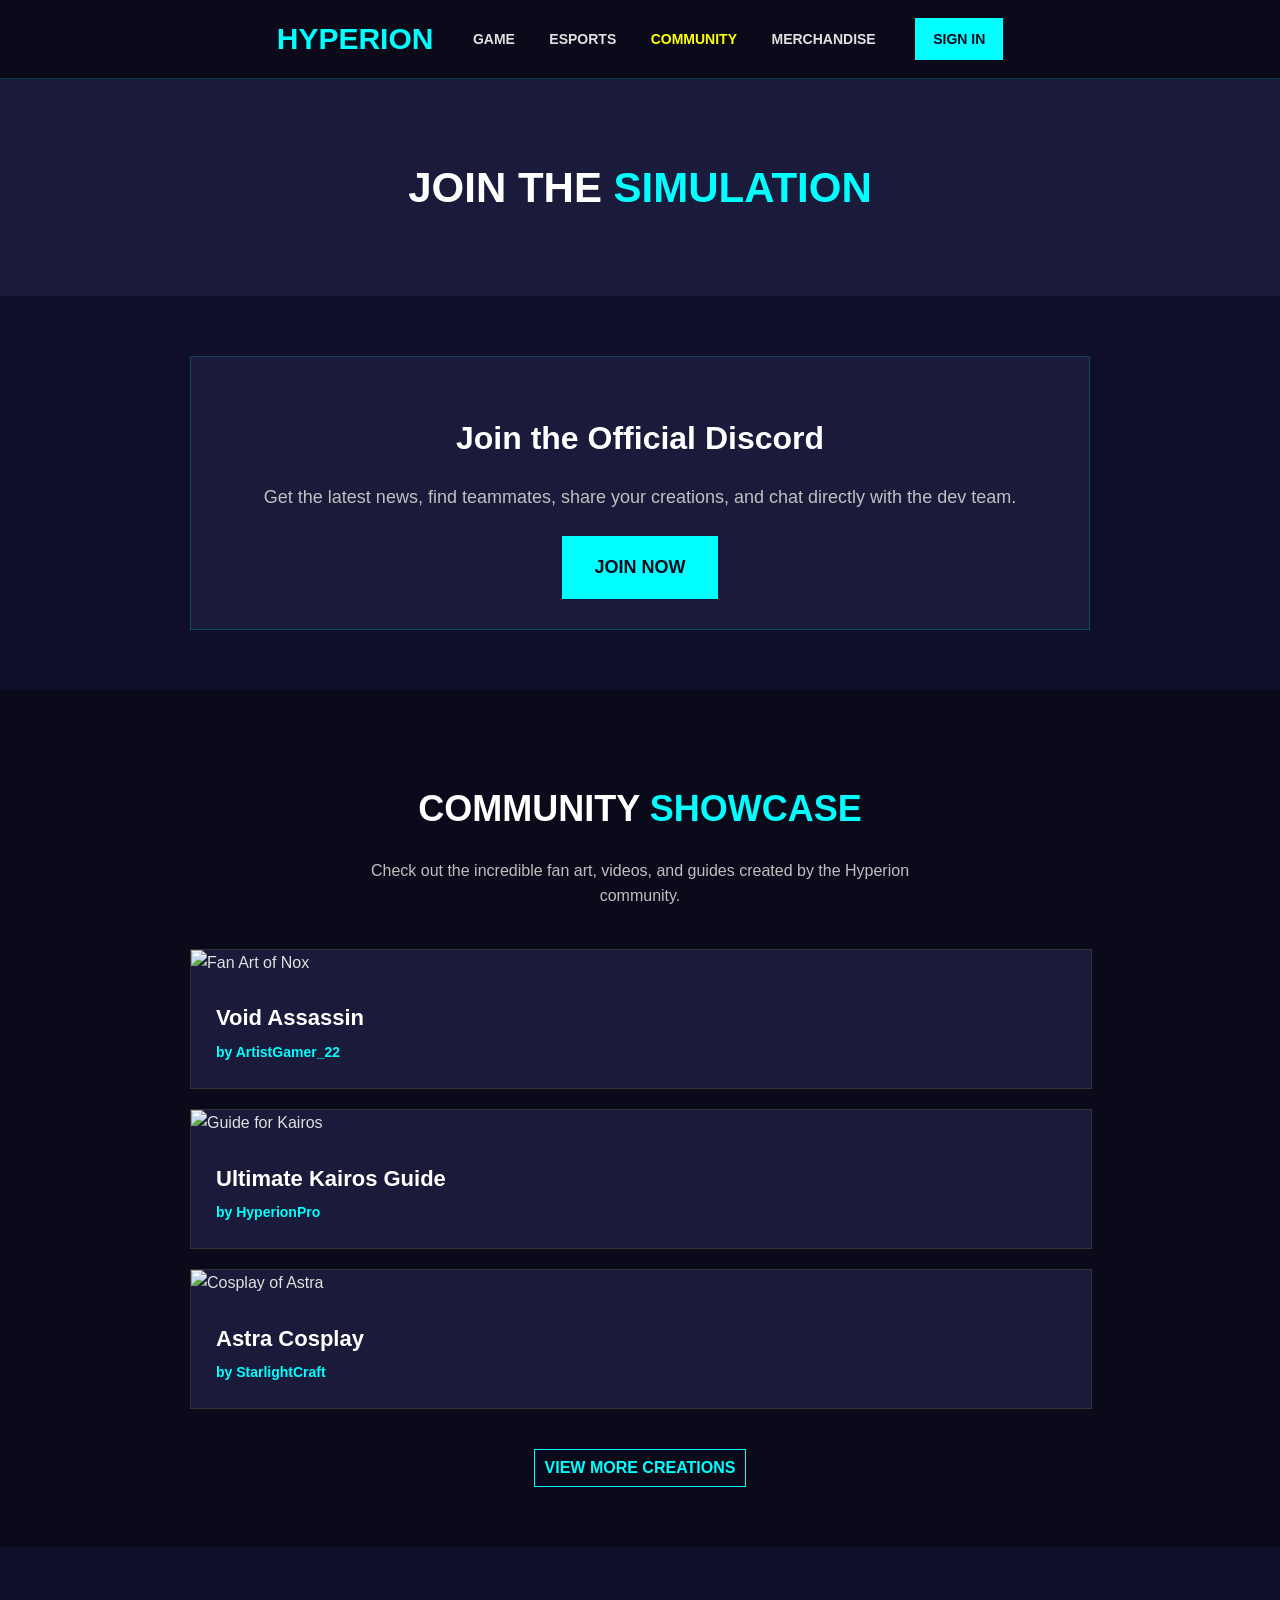
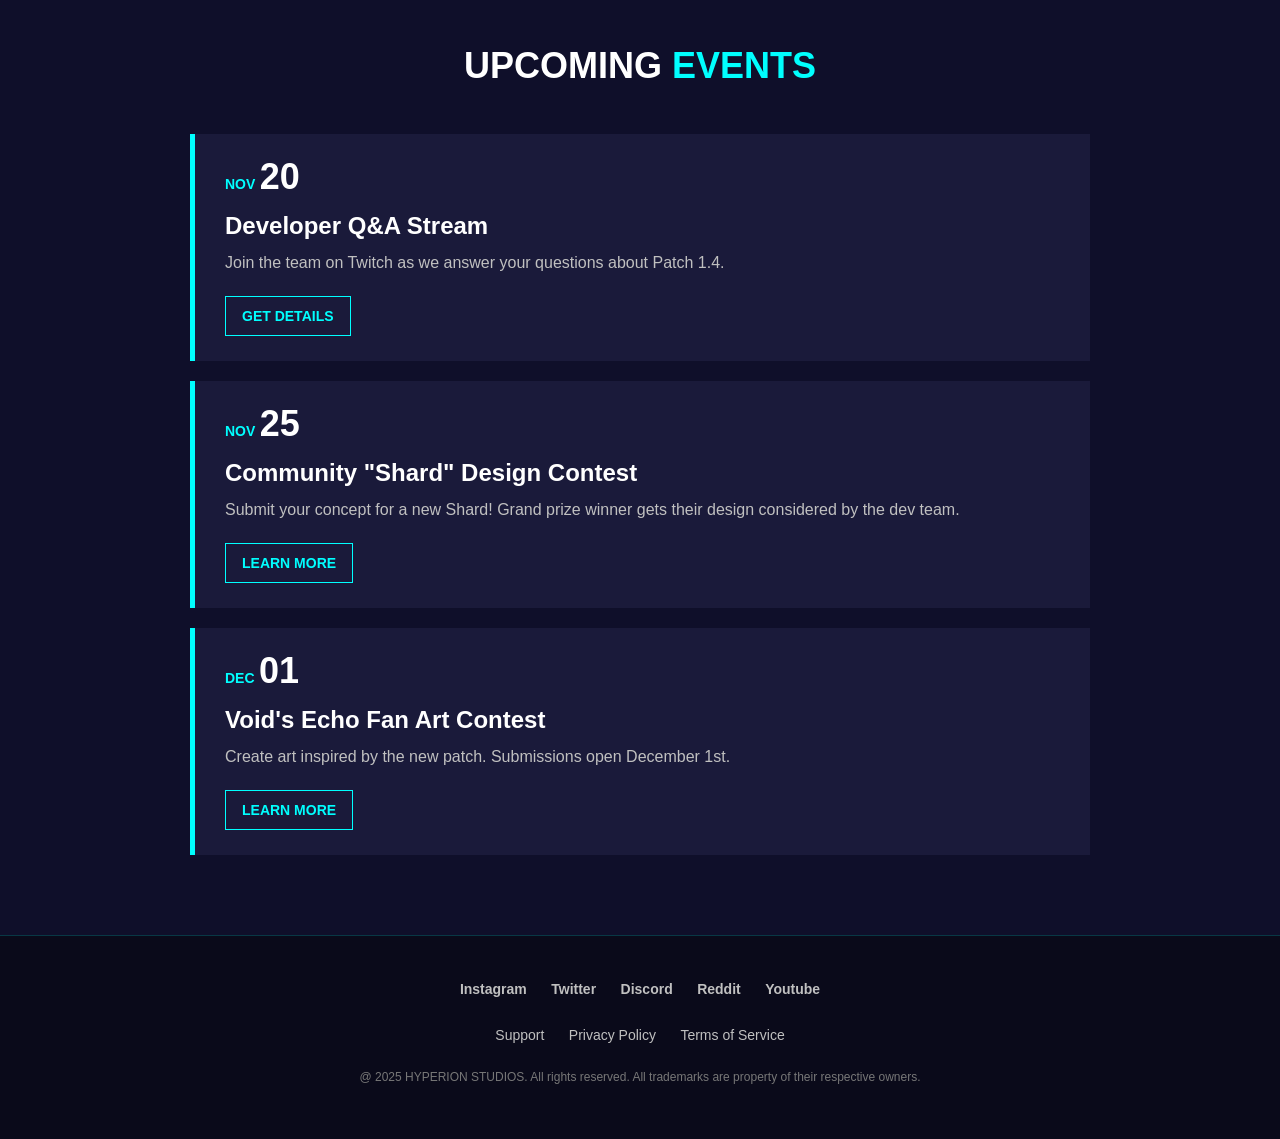
==== Community.html @ be143888 "Add files via upload" ====
<!DOCTYPE html>
<html lang="en">

<head>
    <meta charset="UTF-8">
    <meta name="viewport" content="width=device-width, initial-scale=1.0">
    <title>Community | HYPERION</title>

    <style>
        body {
            font-family: papyrus, sans-serif;
            background-color: #0a0a1a;
            color: #e0e0e0;
            line-height: 1.6;
            margin: 0;
            padding: 0;
        }

        .container {
            max-width: 900px;
            margin: 0 auto;
            padding: 0 15px;
        }

    
        header {
            background-color: #0a0a1a;
            border-bottom: 1px solid #00ffff30;
            padding: 15px 0;
            text-align: center;
        }

        .logo {
            font-size: 30px;
            font-weight: 900;
            font-family: Arial, Helvetica, sans-serif;
            color: cyan;
            text-decoration: none;
            display: inline-block;
            vertical-align: middle;
            margin-bottom: 0;
            margin-right: 20px;
        }

        .logo span {
            color: #00ffff;
        }

        nav {
            display: inline-block;
            vertical-align: middle;
        }

        .nav-links {
            list-style: none;
            margin: 0;
            padding: 0;
            text-align: center;
        }

        .nav-links li {
            display: inline-block;
            margin: 0 15px;
        }

        .nav-links a {
            text-transform: uppercase;
            font-size: 14px;
            font-weight: bold;
            color: #e0e0e0;
            text-decoration: none;
        }
        
        .nav-links a.active {
            color: yellow;
        }
        
        .header-signin {
            display: inline-block;
            vertical-align: middle;
            margin-top: 0;
            margin-left: 20px;
        }

        .btn {
            display: inline-block;
            padding: 10px 20px;
            font-size: 16px;
            font-weight: bold;
            text-transform: uppercase;
            text-decoration: none;
        }

        .btn-pri {
            background-color: #00ffff;
            color: #0a0a1a;
            border: 2px solid #00ffff;
        }

        .btn-sec {
            background-color: transparent;
            color: cyan;
            border: 1px solid cyan;
            padding: 5px 10px;
        }

        main {
            display: block;
        }
        
        section {
            padding: 60px 0;
        }

        .section-title {
            font-size: 36px;
            font-weight: 900;
            text-align: center;
            text-transform: uppercase;
            margin-bottom: 40px;
            color: #ffffff;
        }

        .section-title span {
            color: #00ffff;
        }
        
        .section-subtitle {
            text-align: center;
            max-width: 600px;
            margin: -20px auto 40px auto;
            color: #c0c0c0;
        }

        #community-hero {
            background-color: #1a1a3a;
            padding: 40px 15px;
            text-align: center;
        }

        #community-hero h1 {
            font-size: 42px;
            font-weight: 900;
            text-transform: uppercase;
            color: #ffffff;
        }
        
        #community-hero h1 span {
            color: #00ffff;
        }

        #join-us {
            background-color: #0f0f2a;
        }
        
        .cta-section {
            background-color: #1a1a3a;
            padding: 30px;
            border: 1px solid #00ffff30;
            text-align: center;
        }
        
        .cta-text h2 {
            font-size: 32px;
            font-weight: 900;
            color: #ffffff;
            margin-bottom: 10px;
        }
        
        .cta-text p {
            font-size: 18px;
            color: #c0c0c0;
            margin-bottom: 25px;
        }
        
        .cta-button .btn-pri {
            padding: 15px 30px;
            font-size: 18px;
        }

        #showcase {
            background-color: #0a0a1a;
        }
        
        .showcase-card {
            background-color: #1a1a3a;
            overflow: hidden;
            width: 100%;
            margin-bottom: 20px;
            border: 1px solid #333;
        }

        .showcase-card img {
            max-width: 100%;
            height: auto;
            display: block;
        }

        .showcase-card-content {
            padding: 25px;
        }

        .showcase-card-content h3 {
            font-size: 22px;
            color: #ffffff;
            margin: 0 0 5px 0;
        }

        .showcase-card-content p {
            font-size: 14px;
            color: #00ffff;
            font-weight: bold;
            margin: 0;
        }
        
        .view-more-button {
            text-align: center;
            margin-top: 40px;
        }

        #events {
            background-color: #0f0f2a;
        }

        .event-card {
            background-color: #1a1a3a;
            padding: 25px 30px;
            margin-bottom: 20px;
            border-left: 5px solid #00ffff;
        }
        
        .event-date {
            text-align: left;
            margin-bottom: 10px;
        }
        
        .event-date .month {
            font-size: 14px;
            text-transform: uppercase;
            color: #00ffff;
            font-weight: bold;
        }
        
        .event-date .day {
            font-size: 36px;
            font-weight: 900;
            color: #ffffff;
            line-height: 1;
        }

        .event-details h3 {
            font-size: 24px;
            color: #ffffff;
            margin: 0 0 5px 0;
        }
        
        .event-details p {
            font-size: 16px;
            color: #c0c0c0;
            margin: 0 0 20px 0;
        }
        
        .event-action .btn-sec {
            font-size: 14px;
            padding: 8px 16px;
        }

        footer {
            background-color: #0a0a1a;
            padding: 40px 0;
            text-align: center;
            border-top: 1px solid #00ffff30;
        }

        .footer-media {
            margin-bottom: 20px;
        }

        .footer-media a {
            display: inline-block;
            margin: 0 10px;
            font-size: 14px;
            font-weight: bold;
            color: #c0c0c0;
            text-decoration: none;
        }

        .footer-links {
            margin-bottom: 20px;
        }

        .footer-links a {
            display: inline-block;
            margin: 0 10px;
            font-size: 14px;
            color: #c0c0c0;
            text-decoration: none;
        }

        footer p {
            font-size: 12px;
            color: #777;
        }

    </style>
</head>

<body>

    <header>
        <div class="container">
            <a href="index.html" class="logo">HYPER<span>IO</span>N</a>
            
            <nav>
                <ul class="nav-links">
                    <li><a href="index.html">Game</a></li>
                    <li><a href="#">Esports</a></li>
                    <li><a href="community.html" class="active">Community</a></li>
                    <li><a href="#">Merchandise</a></li>
                </ul>
            </nav>
            
            <div class="header-signin">
                 <a href="#" class="btn btn-pri" style="padding: 8px 16px; font-size: 14px;">Sign In</a>
            </div>
        </div>
    </header>


    <main>

        <section id="community-hero">
            <h1>Join The <span>Simulation</span></h1>
        </section>

        <section id="join-us">
            <div class="container">
                <div class="cta-section">
                    <div class="cta-text">
                        <h2>Join the Official Discord</h2>
                        <p>Get the latest news, find teammates, share your creations, and chat directly with the dev team.</p>
                    </div>
                    <div class="cta-button">
                        <a href="#" class="btn btn-pri">Join Now</a>
                    </div>
                </div>
            </div>
        </section>

        <section id="showcase">
            <div class="container">
                <h2 class="section-title">Community <span>Showcase</span></h2>
                <p class="section-subtitle">
                    Check out the incredible fan art, videos, and guides created by the Hyperion community.
                </p>

                <div class="showcase-grid">
                    <div class="showcase-card">
                        <img src="https://placehold.co/600x400/1a1a3a/00ffff?text=Fan+Art+of+Nox" alt="Fan Art of Nox">
                        <div class="showcase-card-content">
                            <h3>Void Assassin</h3>
                            <p>by ArtistGamer_22</p>
                        </div>
                    </div>
                    
                    <div class="showcase-card">
                        <img src="https://placehold.co/600x400/1a1a3a/00ffff?text=Kairos+Guide" alt="Guide for Kairos">
                        <div class="showcase-card-content">
                            <h3>Ultimate Kairos Guide</h3>
                            <p>by HyperionPro</p>
                        </div>
                    </div>
                    
                    <div class="showcase-card">
                        <img src="https://placehold.co/600x400/1a1a3a/00ffff?text=Cosplay+of+Astra" alt="Cosplay of Astra">
                        <div class="showcase-card-content">
                            <h3>Astra Cosplay</h3>
                            <p>by StarlightCraft</p>
                        </div>
                    </div>
                </div>
                
                <div class="view-more-button">
                    <a href="#" class="btn btn-sec">View More Creations</a>
                </div>
            </div>
        </section>
        
        <section id="events">
            <div class="container">
                <h2 class="section-title">Upcoming <span>Events</span></h2>
                
                <div class="event-grid">
                    <div class="event-card">
                        <div class="event-date">
                            <span class="month">NOV</span>
                            <span class="day">20</span>
                        </div>
                        <div class="event-details">
                            <h3>Developer Q&A Stream</h3>
                            <p>Join the team on Twitch as we answer your questions about Patch 1.4.</p>
                        </div>
                        <div class="event-action">
                            <a href="#" class="btn btn-sec">Get Details</a>
                        </div>
                    </div>
                    
                    <div class="event-card">
                        <div class="event-date">
                            <span class="month">NOV</span>
                            <span class="day">25</span>
                        </div>
                        <div class="event-details">
                            <h3>Community "Shard" Design Contest</h3>
                            <p>Submit your concept for a new Shard! Grand prize winner gets their design considered by the dev team.</p>
                        </div>
                        <div class="event-action">
                            <a href="#" class="btn btn-sec">Learn More</a>
                        </div>
                    </div>

                    <div class="event-card">
                        <div class="event-date">
                            <span class="month">DEC</span>
                            <span class="day">01</span>
                        </div>
                        <div class="event-details">
                            <h3>Void's Echo Fan Art Contest</h3>
                            <p>Create art inspired by the new patch. Submissions open December 1st.</p>
                        </div>
                        <div class="event-action">
                            <a href="#" class="btn btn-sec">Learn More</a>
                        </div>
                    </div>
                </div>
            </div>
        </section>

    </main>

    <footer>
        <div class="container">
            <div class="footer-media">
                <a href="#">Instagram</a>
                <a href="#">Twitter</a>
                <a href="#">Discord</a>
                <a href="#">Reddit</a>
                <a href="#">Youtube</a>
            </div>
            <div class="footer-links">
                <a href="#">Support</a>
                <a href="#">Privacy Policy</a>
                <a href="#">Terms of Service</a>
            </div>
            
            <p>
                @ 2025 HYPERION STUDIOS. All rights reserved. All trademarks are property of their respective owners.
            </p>
        </div>
    </footer>

</body>

</html>
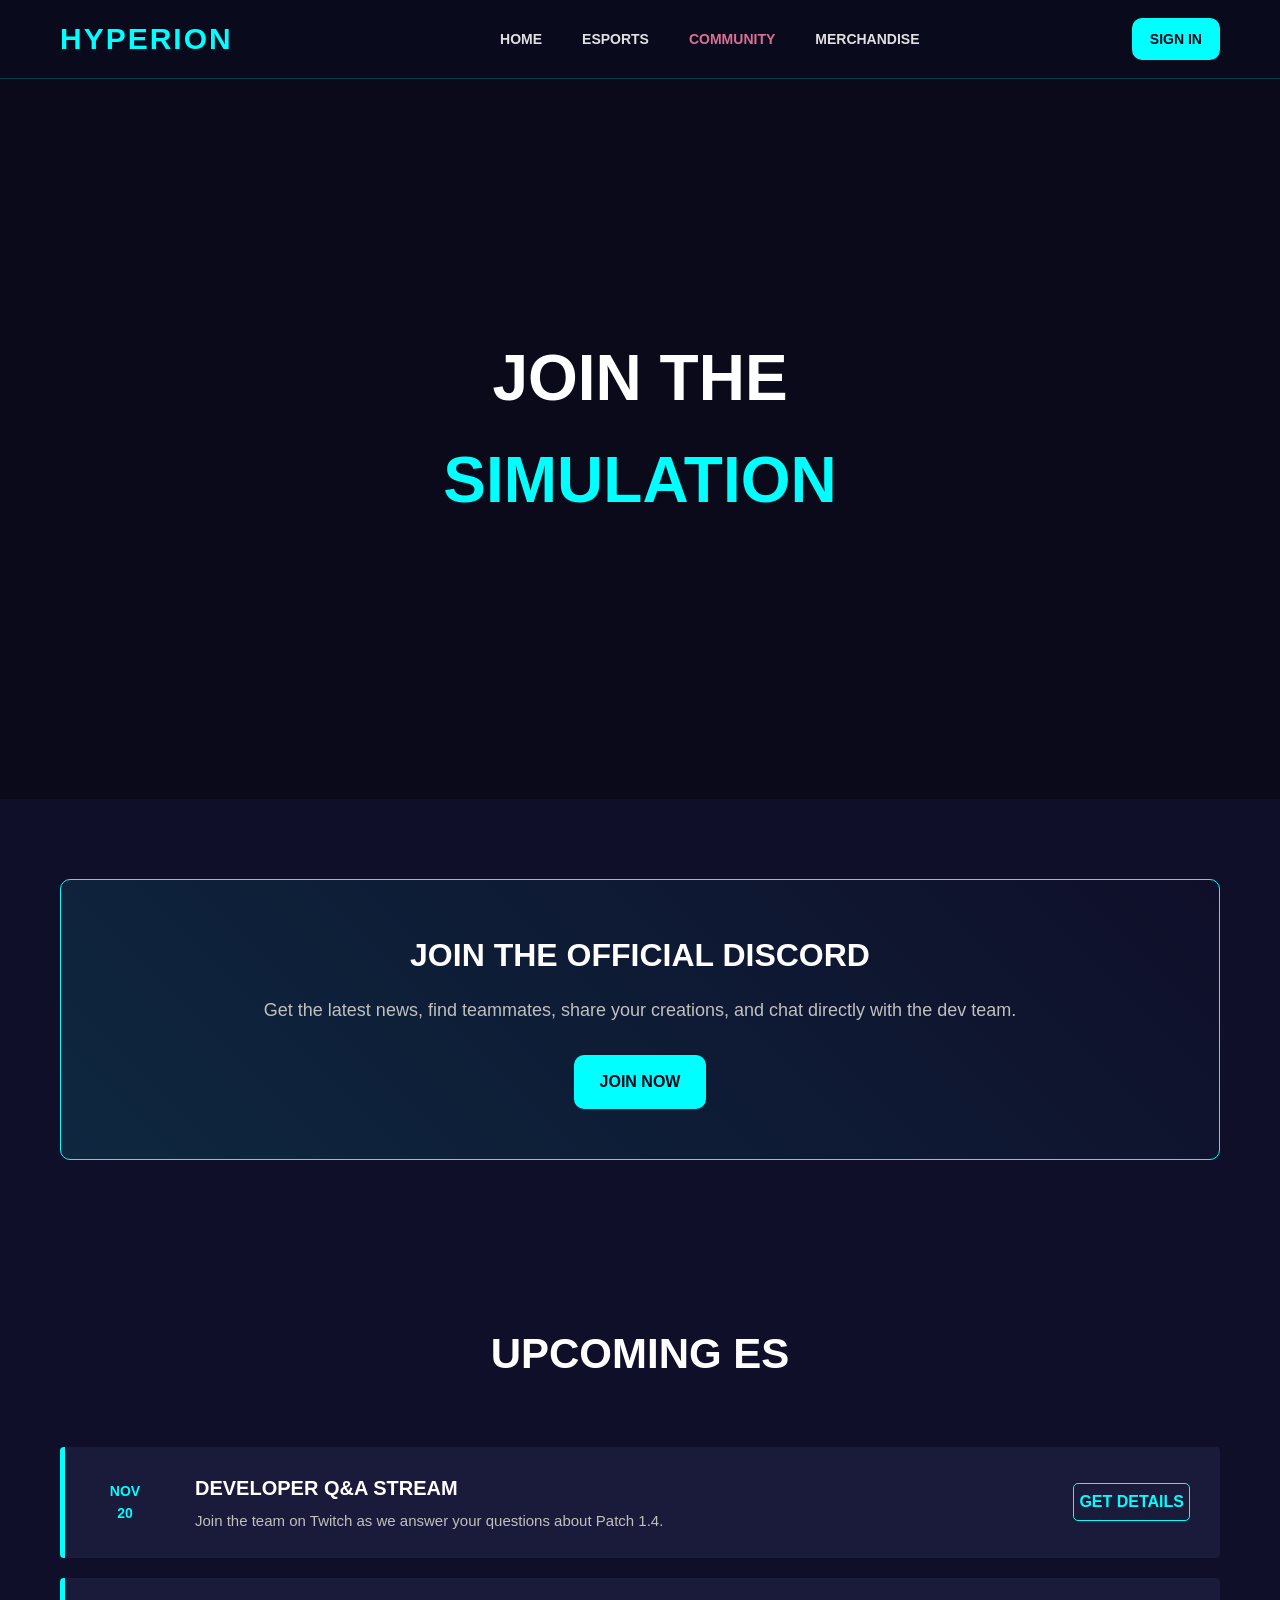
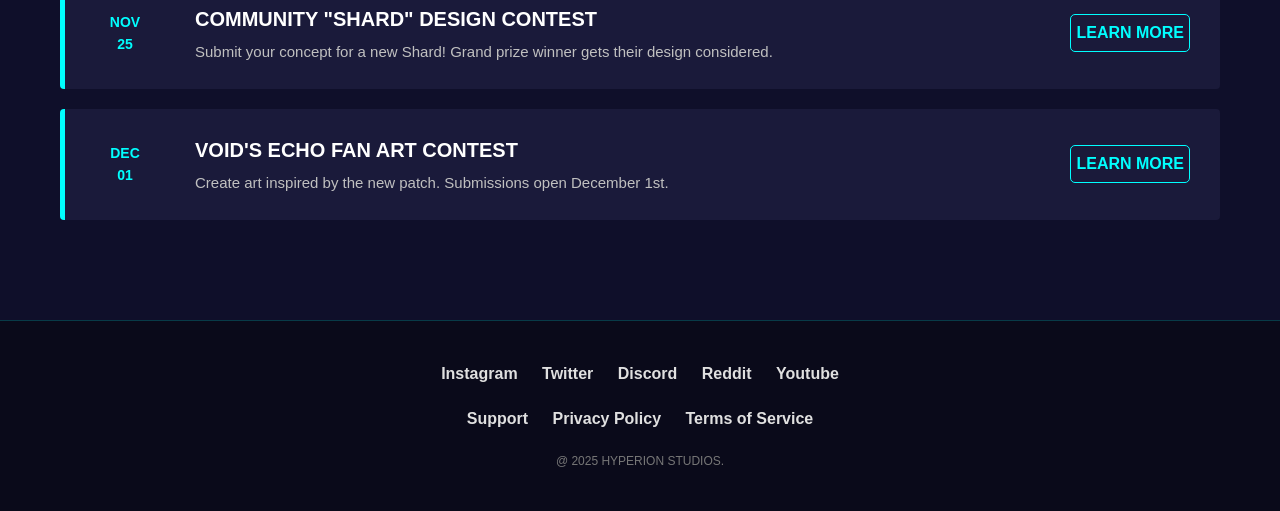
==== commit dae50588: "Add files via upload" ====
--- a/Community.html
+++ b/Community.html
@@ -1,445 +1,98 @@
-<!DOCTYPE html>
+ <!DOCTYPE html>
 <html lang="en">
 
 <head>
     <meta charset="UTF-8">
     <meta name="viewport" content="width=device-width, initial-scale=1.0">
     <title>Community | HYPERION</title>
-
-    <style>
-        body {
-            font-family: papyrus, sans-serif;
-            background-color: #0a0a1a;
-            color: #e0e0e0;
-            line-height: 1.6;
-            margin: 0;
-            padding: 0;
-        }
-
-        .container {
-            max-width: 900px;
-            margin: 0 auto;
-            padding: 0 15px;
-        }
-
-    
-        header {
-            background-color: #0a0a1a;
-            border-bottom: 1px solid #00ffff30;
-            padding: 15px 0;
-            text-align: center;
-        }
-
-        .logo {
-            font-size: 30px;
-            font-weight: 900;
-            font-family: Arial, Helvetica, sans-serif;
-            color: cyan;
-            text-decoration: none;
-            display: inline-block;
-            vertical-align: middle;
-            margin-bottom: 0;
-            margin-right: 20px;
-        }
-
-        .logo span {
-            color: #00ffff;
-        }
-
-        nav {
-            display: inline-block;
-            vertical-align: middle;
-        }
-
-        .nav-links {
-            list-style: none;
-            margin: 0;
-            padding: 0;
-            text-align: center;
-        }
-
-        .nav-links li {
-            display: inline-block;
-            margin: 0 15px;
-        }
-
-        .nav-links a {
-            text-transform: uppercase;
-            font-size: 14px;
-            font-weight: bold;
-            color: #e0e0e0;
-            text-decoration: none;
-        }
-        
-        .nav-links a.active {
-            color: yellow;
-        }
-        
-        .header-signin {
-            display: inline-block;
-            vertical-align: middle;
-            margin-top: 0;
-            margin-left: 20px;
-        }
-
-        .btn {
-            display: inline-block;
-            padding: 10px 20px;
-            font-size: 16px;
-            font-weight: bold;
-            text-transform: uppercase;
-            text-decoration: none;
-        }
-
-        .btn-pri {
-            background-color: #00ffff;
-            color: #0a0a1a;
-            border: 2px solid #00ffff;
-        }
-
-        .btn-sec {
-            background-color: transparent;
-            color: cyan;
-            border: 1px solid cyan;
-            padding: 5px 10px;
-        }
-
-        main {
-            display: block;
-        }
-        
-        section {
-            padding: 60px 0;
-        }
-
-        .section-title {
-            font-size: 36px;
-            font-weight: 900;
-            text-align: center;
-            text-transform: uppercase;
-            margin-bottom: 40px;
-            color: #ffffff;
-        }
-
-        .section-title span {
-            color: #00ffff;
-        }
-        
-        .section-subtitle {
-            text-align: center;
-            max-width: 600px;
-            margin: -20px auto 40px auto;
-            color: #c0c0c0;
-        }
-
-        #community-hero {
-            background-color: #1a1a3a;
-            padding: 40px 15px;
-            text-align: center;
-        }
-
-        #community-hero h1 {
-            font-size: 42px;
-            font-weight: 900;
-            text-transform: uppercase;
-            color: #ffffff;
-        }
-        
-        #community-hero h1 span {
-            color: #00ffff;
-        }
-
-        #join-us {
-            background-color: #0f0f2a;
-        }
-        
-        .cta-section {
-            background-color: #1a1a3a;
-            padding: 30px;
-            border: 1px solid #00ffff30;
-            text-align: center;
-        }
-        
-        .cta-text h2 {
-            font-size: 32px;
-            font-weight: 900;
-            color: #ffffff;
-            margin-bottom: 10px;
-        }
-        
-        .cta-text p {
-            font-size: 18px;
-            color: #c0c0c0;
-            margin-bottom: 25px;
-        }
-        
-        .cta-button .btn-pri {
-            padding: 15px 30px;
-            font-size: 18px;
-        }
-
-        #showcase {
-            background-color: #0a0a1a;
-        }
-        
-        .showcase-card {
-            background-color: #1a1a3a;
-            overflow: hidden;
-            width: 100%;
-            margin-bottom: 20px;
-            border: 1px solid #333;
-        }
-
-        .showcase-card img {
-            max-width: 100%;
-            height: auto;
-            display: block;
-        }
-
-        .showcase-card-content {
-            padding: 25px;
-        }
-
-        .showcase-card-content h3 {
-            font-size: 22px;
-            color: #ffffff;
-            margin: 0 0 5px 0;
-        }
-
-        .showcase-card-content p {
-            font-size: 14px;
-            color: #00ffff;
-            font-weight: bold;
-            margin: 0;
-        }
-        
-        .view-more-button {
-            text-align: center;
-            margin-top: 40px;
-        }
-
-        #events {
-            background-color: #0f0f2a;
-        }
-
-        .event-card {
-            background-color: #1a1a3a;
-            padding: 25px 30px;
-            margin-bottom: 20px;
-            border-left: 5px solid #00ffff;
-        }
-        
-        .event-date {
-            text-align: left;
-            margin-bottom: 10px;
-        }
-        
-        .event-date .month {
-            font-size: 14px;
-            text-transform: uppercase;
-            color: #00ffff;
-            font-weight: bold;
-        }
-        
-        .event-date .day {
-            font-size: 36px;
-            font-weight: 900;
-            color: #ffffff;
-            line-height: 1;
-        }
-
-        .event-details h3 {
-            font-size: 24px;
-            color: #ffffff;
-            margin: 0 0 5px 0;
-        }
-        
-        .event-details p {
-            font-size: 16px;
-            color: #c0c0c0;
-            margin: 0 0 20px 0;
-        }
-        
-        .event-action .btn-sec {
-            font-size: 14px;
-            padding: 8px 16px;
-        }
-
-        footer {
-            background-color: #0a0a1a;
-            padding: 40px 0;
-            text-align: center;
-            border-top: 1px solid #00ffff30;
-        }
-
-        .footer-media {
-            margin-bottom: 20px;
-        }
-
-        .footer-media a {
-            display: inline-block;
-            margin: 0 10px;
-            font-size: 14px;
-            font-weight: bold;
-            color: #c0c0c0;
-            text-decoration: none;
-        }
-
-        .footer-links {
-            margin-bottom: 20px;
-        }
-
-        .footer-links a {
-            display: inline-block;
-            margin: 0 10px;
-            font-size: 14px;
-            color: #c0c0c0;
-            text-decoration: none;
-        }
-
-        footer p {
-            font-size: 12px;
-            color: #777;
-        }
-
-    </style>
+    <link rel="stylesheet" href="Community.css">
 </head>
 
 <body>
-
     <header>
-        <div class="container">
-            <a href="index.html" class="logo">HYPER<span>IO</span>N</a>
-            
-            <nav>
-                <ul class="nav-links">
-                    <li><a href="index.html">Game</a></li>
-                    <li><a href="#">Esports</a></li>
-                    <li><a href="community.html" class="active">Community</a></li>
-                    <li><a href="#">Merchandise</a></li>
-                </ul>
-            </nav>
-            
-            <div class="header-signin">
-                 <a href="#" class="btn btn-pri" style="padding: 8px 16px; font-size: 14px;">Sign In</a>
-            </div>
-        </div>
+        <nav class="cont">
+            <a href="Home.html" class="logo">HYPERION</a>
+            <ul class="nav-links">
+                <li><a href="Home.html">Home</a></li>
+                <li><a href="Esports.html">Esports</a></li>
+                <li><a style="color: palevioletred;" href="Community.html" >Community</a></li>
+                <li><a href="Merchandise.html">Merchandise</a></li>
+            </ul>
+            <a href="Signup.html" class="btn btn-pri" style="padding: 8px 16px; font-size: 14px;">Sign In</a>
+        </nav>
     </header>
 
-
     <main>
-
-        <section id="community-hero">
-            <h1>Join The <span>Simulation</span></h1>
+        <section class="main">
+            <div class="main-content">
+                <h1>
+                    Join The<br>
+                    <span>Simulation</span>
+                </h1>
+            </div>
         </section>
 
-        <section id="join-us">
-            <div class="container">
-                <div class="cta-section">
-                    <div class="cta-text">
-                        <h2>Join the Official Discord</h2>
-                        <p>Get the latest news, find teammates, share your creations, and chat directly with the dev team.</p>
+        <section class="discord">
+            <div class="cont">
+                <div class="cta-box">
+                    <h2>Join the Official Discord</h2>
+                    <p>Get the latest news, find teammates, share your creations, and chat directly with the dev team.</p>
+                    <a href="#" class="btn btn-pri">Join Now</a>
+                </div>
+            </div>
+        </section>
+
+        <section class="es">
+            <div class="cont">
+                <h2 class="section-title">Upcoming es</h2>
+
+                <div class="e-card">
+                    <div class="e-date">
+                        <span class="month">NOV</span>
+                        <span class="day">20</span>
                     </div>
-                    <div class="cta-button">
-                        <a href="#" class="btn btn-pri">Join Now</a>
+                    <div class="e-info">
+                        <h3>Developer Q&A Stream</h3>
+                        <p>Join the team on Twitch as we answer your questions about Patch 1.4.</p>
+                    </div>
+                    <div class="e-action">
+                        <a href="#" class="btn btn-sec1">Get Details</a>
+                    </div>
+                </div>
+
+                <div class="e-card">
+                    <div class="e-date">
+                        <span class="month">NOV</span>
+                        <span class="day">25</span>
+                    </div>
+                    <div class="e-info">
+                        <h3>Community "Shard" Design Contest</h3>
+                        <p>Submit your concept for a new Shard! Grand prize winner gets their design considered.</p>
+                    </div>
+                    <div class="e-action">
+                        <a href="#" class="btn btn-sec1">Learn More</a>
+                    </div>
+                </div>
+
+                <div class="e-card">
+                    <div class="e-date">
+                        <span class="month">DEC</span>
+                        <span class="day">01</span>
+                    </div>
+                    <div class="e-info">
+                        <h3>Void's Echo Fan Art Contest</h3>
+                        <p>Create art inspired by the new patch. Submissions open December 1st.</p>
+                    </div>
+                    <div class="e-action">
+                        <a href="#" class="btn btn-sec1">Learn More</a>
                     </div>
                 </div>
             </div>
         </section>
-
-        <section id="showcase">
-            <div class="container">
-                <h2 class="section-title">Community <span>Showcase</span></h2>
-                <p class="section-subtitle">
-                    Check out the incredible fan art, videos, and guides created by the Hyperion community.
-                </p>
-
-                <div class="showcase-grid">
-                    <div class="showcase-card">
-                        <img src="https://placehold.co/600x400/1a1a3a/00ffff?text=Fan+Art+of+Nox" alt="Fan Art of Nox">
-                        <div class="showcase-card-content">
-                            <h3>Void Assassin</h3>
-                            <p>by ArtistGamer_22</p>
-                        </div>
-                    </div>
-                    
-                    <div class="showcase-card">
-                        <img src="https://placehold.co/600x400/1a1a3a/00ffff?text=Kairos+Guide" alt="Guide for Kairos">
-                        <div class="showcase-card-content">
-                            <h3>Ultimate Kairos Guide</h3>
-                            <p>by HyperionPro</p>
-                        </div>
-                    </div>
-                    
-                    <div class="showcase-card">
-                        <img src="https://placehold.co/600x400/1a1a3a/00ffff?text=Cosplay+of+Astra" alt="Cosplay of Astra">
-                        <div class="showcase-card-content">
-                            <h3>Astra Cosplay</h3>
-                            <p>by StarlightCraft</p>
-                        </div>
-                    </div>
-                </div>
-                
-                <div class="view-more-button">
-                    <a href="#" class="btn btn-sec">View More Creations</a>
-                </div>
-            </div>
-        </section>
-        
-        <section id="events">
-            <div class="container">
-                <h2 class="section-title">Upcoming <span>Events</span></h2>
-                
-                <div class="event-grid">
-                    <div class="event-card">
-                        <div class="event-date">
-                            <span class="month">NOV</span>
-                            <span class="day">20</span>
-                        </div>
-                        <div class="event-details">
-                            <h3>Developer Q&A Stream</h3>
-                            <p>Join the team on Twitch as we answer your questions about Patch 1.4.</p>
-                        </div>
-                        <div class="event-action">
-                            <a href="#" class="btn btn-sec">Get Details</a>
-                        </div>
-                    </div>
-                    
-                    <div class="event-card">
-                        <div class="event-date">
-                            <span class="month">NOV</span>
-                            <span class="day">25</span>
-                        </div>
-                        <div class="event-details">
-                            <h3>Community "Shard" Design Contest</h3>
-                            <p>Submit your concept for a new Shard! Grand prize winner gets their design considered by the dev team.</p>
-                        </div>
-                        <div class="event-action">
-                            <a href="#" class="btn btn-sec">Learn More</a>
-                        </div>
-                    </div>
-
-                    <div class="event-card">
-                        <div class="event-date">
-                            <span class="month">DEC</span>
-                            <span class="day">01</span>
-                        </div>
-                        <div class="event-details">
-                            <h3>Void's Echo Fan Art Contest</h3>
-                            <p>Create art inspired by the new patch. Submissions open December 1st.</p>
-                        </div>
-                        <div class="event-action">
-                            <a href="#" class="btn btn-sec">Learn More</a>
-                        </div>
-                    </div>
-                </div>
-            </div>
-        </section>
-
     </main>
 
     <footer>
-        <div class="container">
+        <div class="cont">
             <div class="footer-media">
                 <a href="#">Instagram</a>
                 <a href="#">Twitter</a>
@@ -452,13 +105,12 @@
                 <a href="#">Privacy Policy</a>
                 <a href="#">Terms of Service</a>
             </div>
-            
+
             <p>
-                @ 2025 HYPERION STUDIOS. All rights reserved. All trademarks are property of their respective owners.
+                @ 2025 HYPERION STUDIOS.
             </p>
         </div>
     </footer>
-
 </body>
 
 </html>
--- a/Community.css
+++ b/Community.css
@@ -0,0 +1,275 @@
+* {
+    margin: 0;
+    padding: 0;
+    box-sizing: border-box;
+}
+
+html {
+    scroll-behavior: smooth;
+}
+
+body {
+    font-family: papyrus, sans-serif;
+    background-color: rgb(10, 10, 26);
+    color: rgb(224, 224, 224);
+    line-height: 1.6;
+}
+
+a {
+    text-decoration: none;
+    color: inherit;
+    transition: color 0.3s ease;
+}
+
+img {
+    max-width: 100%;
+    display: block;
+}
+
+section {
+    padding: 80px 0;
+}
+
+.cont {
+    max-width: 1200px;
+    margin: 0 auto;
+    padding: 0 20px;
+}
+
+.section-title {
+    font-size: 42px;
+    font-weight: 900;
+    text-align: center;
+    text-transform: uppercase;
+    margin-bottom: 60px;
+    color: rgb(255, 255, 255);
+}
+
+.btn {
+    display: inline-block;
+    padding: 12px 24px;
+    font-size: 16px;
+    font-weight: bold;
+    text-transform: uppercase;
+    border-radius: 5px;
+    text-align: center;
+    transition: all 0.3s ease;
+    cursor: pointer;
+}
+
+.btn-pri {
+    background-color: rgb(0, 255, 255);
+    color: rgb(10, 10, 26);
+    border: 2px solid rgb(0, 255, 255);
+    border-radius: 10px;
+}
+
+.btn-pri:hover {
+    background-color: rgb(255, 255, 0);
+    border-color: rgb(255, 255, 0);
+    transform: scale(1.05);
+    color: rgb(10, 10, 26);
+}
+
+.btn-sec1 {
+    background-color: transparent;
+    color: rgb(0, 255, 255);
+    border: 0.75px solid rgb(0, 255, 255);
+    padding: 5px;
+    border-radius: 5px;
+}
+
+.btn-sec1:hover {
+    color: rgb(255, 255, 0);
+    transform: scale(1.05);
+    border-color: rgb(255, 255, 0);
+}
+
+header {
+    background-color: rgba(10, 10, 30, 0.8);
+    border-bottom: 1px solid rgba(0, 255, 255, 0.2);
+    padding: 15px 0;
+    position: sticky;
+    top: 0;
+    z-index: 100;
+}
+
+nav {
+    display: flex;
+    justify-content: space-between;
+    align-items: center;
+}
+
+.logo {
+    font-size: 30px;
+    font-weight: 900;
+    font-family: Arial, sans-serif;
+    color: rgb(0, 255, 255);
+    text-transform: uppercase;
+    letter-spacing: 2px;
+}
+
+.nav-links {
+    list-style: none;
+    display: flex;
+    margin-left: 15px;
+}
+
+.nav-links li {
+    margin-left: 40px;
+    transition: transform 0.3s ease;
+}
+
+.nav-links a {
+    font-size: 14px;
+    font-weight: bold;
+    color: rgb(224, 224, 224);
+    text-transform: uppercase;
+}
+
+.nav-links a:hover,
+.nav-links a.active {
+    color: rgb(255, 255, 0);
+}
+
+.nav-links li:hover {
+    transform: scale(1.2);
+}
+
+.main {
+    height: 80vh;
+    min-height: 400px;
+    background-image: url('#');
+    background-size: cover;
+    background-position: center;
+    display: flex;
+    align-items: center;
+    justify-content: center;
+    text-align: center;
+    position: relative;
+}
+
+
+
+.main-content {
+    position: relative;
+    z-index: 2;
+}
+
+.main h1 {
+    font-size: 64px;
+    font-weight: 900;
+    text-transform: uppercase;
+    margin-bottom: 20px;
+    color: rgb(255, 255, 255);
+}
+
+.main h1 span {
+    color: rgb(0, 255, 255);
+}
+
+.discord,
+.es {
+    background-color: rgb(15, 15, 42);
+}
+
+.cta-box {
+    background: linear-gradient(45deg, rgba(0, 255, 255, 0.1), transparent);
+    border: 1px solid rgb(0, 255, 255);
+    padding: 50px;
+    text-align: center;
+    border-radius: 10px;
+}
+
+.cta-box h2 {
+    color: rgb(255, 255, 255);
+    font-size: 32px;
+    margin-bottom: 15px;
+    text-transform: uppercase;
+}
+
+.cta-box p {
+    margin-bottom: 30px;
+    font-size: 18px;
+    color: #c0c0c0;
+}
+
+.e-card {
+    display: flex;
+    align-items: center;
+    justify-content: space-between;
+    background-color: rgb(26, 26, 58);
+    padding: 25px 30px;
+    margin-bottom: 20px;
+    border-left: 5px solid rgb(0, 255, 255);
+    border-radius: 4px;
+    transition: transform 0.3s ease;
+}
+
+
+
+.e-date {
+    text-align: center;
+    margin-right: 40px;
+    min-width: 60px;
+}
+
+.e-date .month, .day {
+    display: block;
+    font-size: 14px;
+    font-weight: bold;
+    color: rgb(0, 255, 255);
+    text-transform: uppercase;
+}
+
+
+
+.e-info {
+    flex-grow: 1;
+}
+
+.e-info h3 {
+    color: rgb(255, 255, 255);
+    font-size: 20px;
+    margin-bottom: 5px;
+    text-transform: uppercase;
+}
+
+.e-info p {
+    color: #c0c0c0;
+    font-size: 15px;
+}
+
+footer {
+    background-color: rgb(10, 10, 26);
+    padding: 40px 0;
+    text-align: center;
+    border-top: 1px solid rgba(0, 255, 255, 0.2);
+}
+
+.footer-media,
+.footer-links {
+    margin-bottom: 20px;
+}
+
+footer a {
+    margin: 0 10px;
+    font-weight: bold;
+    color: rgb(224, 224, 224);
+    display: inline-block;
+    transition: all 0.3s ease;
+}
+
+footer a:hover {
+    color: rgb(255, 255, 0);
+    transform: scale(1.1);
+}
+
+footer p {
+    font-size: 12px;
+    color: #777;
+}
+
+@media screen and (max-width: 768px) {
+
+}
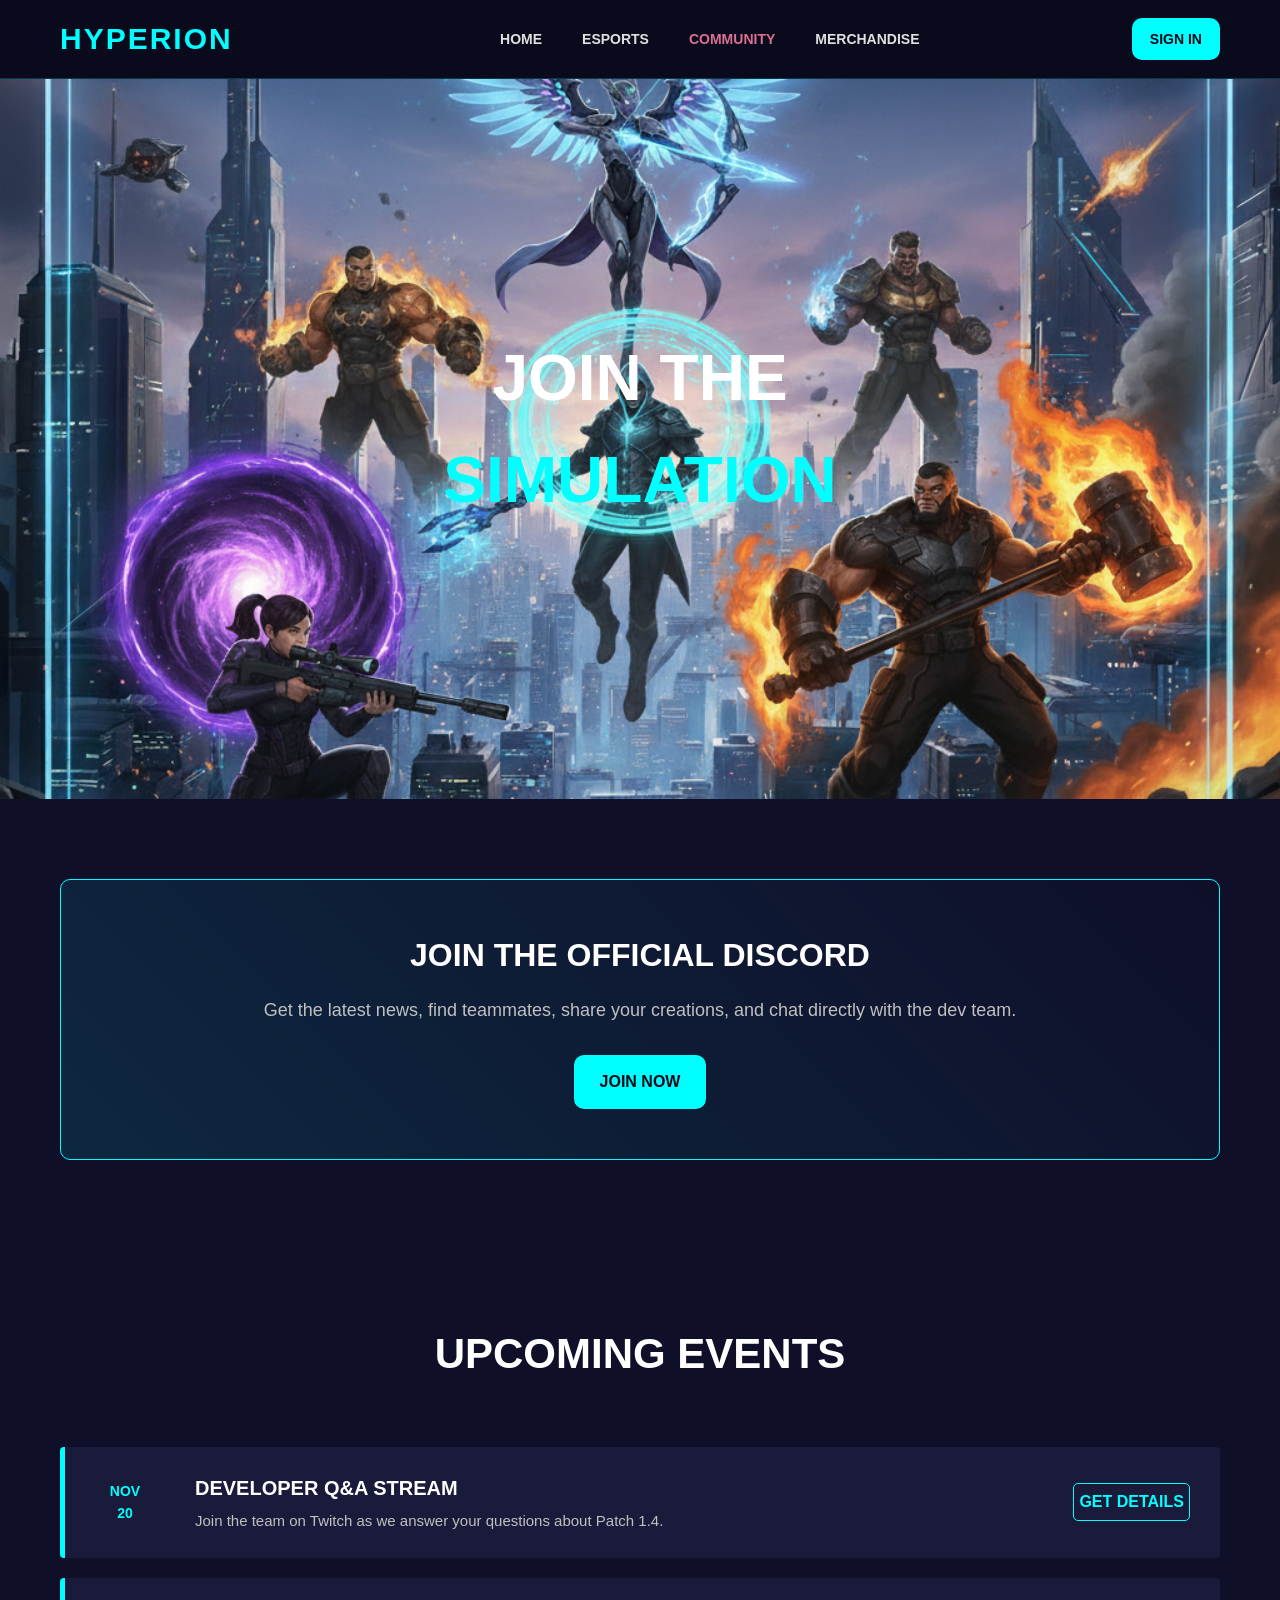
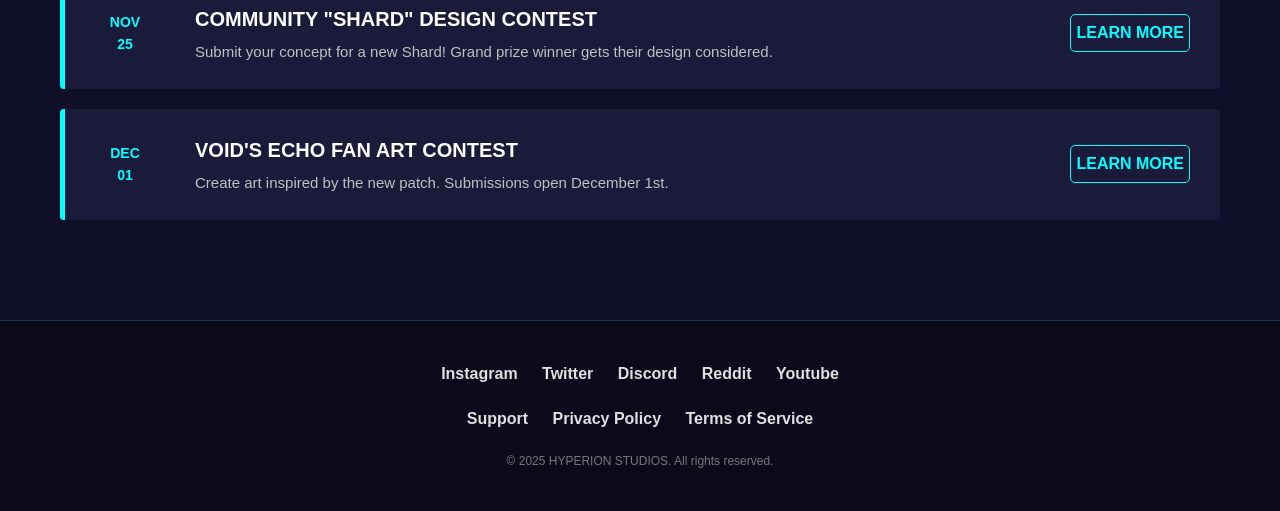
==== commit 7e749019: "Connect all pages, link media assets, add index.html and GitHub Pages workflow" ====
--- a/Community.html
+++ b/Community.html
@@ -1,4 +1,4 @@
- <!DOCTYPE html>
+<!DOCTYPE html>
 <html lang="en">
 
 <head>
@@ -11,11 +11,11 @@
 <body>
     <header>
         <nav class="cont">
-            <a href="Home.html" class="logo">HYPERION</a>
+            <a href="index.html" class="logo">HYPERION</a>
             <ul class="nav-links">
-                <li><a href="Home.html">Home</a></li>
+                <li><a href="index.html">Home</a></li>
                 <li><a href="Esports.html">Esports</a></li>
-                <li><a style="color: palevioletred;" href="Community.html" >Community</a></li>
+                <li><a style="color: palevioletred;" href="Community.html">Community</a></li>
                 <li><a href="Merchandise.html">Merchandise</a></li>
             </ul>
             <a href="Signup.html" class="btn btn-pri" style="padding: 8px 16px; font-size: 14px;">Sign In</a>
@@ -37,14 +37,14 @@
                 <div class="cta-box">
                     <h2>Join the Official Discord</h2>
                     <p>Get the latest news, find teammates, share your creations, and chat directly with the dev team.</p>
-                    <a href="#" class="btn btn-pri">Join Now</a>
+                    <a href="https://discord.com" target="_blank" rel="noopener noreferrer" class="btn btn-pri">Join Now</a>
                 </div>
             </div>
         </section>
 
         <section class="es">
             <div class="cont">
-                <h2 class="section-title">Upcoming es</h2>
+                <h2 class="section-title">Upcoming Events</h2>
 
                 <div class="e-card">
                     <div class="e-date">
@@ -56,7 +56,7 @@
                         <p>Join the team on Twitch as we answer your questions about Patch 1.4.</p>
                     </div>
                     <div class="e-action">
-                        <a href="#" class="btn btn-sec1">Get Details</a>
+                        <a href="https://twitch.tv" target="_blank" rel="noopener noreferrer" class="btn btn-sec1">Get Details</a>
                     </div>
                 </div>
 
@@ -70,7 +70,7 @@
                         <p>Submit your concept for a new Shard! Grand prize winner gets their design considered.</p>
                     </div>
                     <div class="e-action">
-                        <a href="#" class="btn btn-sec1">Learn More</a>
+                        <a href="Signup.html" class="btn btn-sec1">Learn More</a>
                     </div>
                 </div>
 
@@ -84,7 +84,7 @@
                         <p>Create art inspired by the new patch. Submissions open December 1st.</p>
                     </div>
                     <div class="e-action">
-                        <a href="#" class="btn btn-sec1">Learn More</a>
+                        <a href="Signup.html" class="btn btn-sec1">Learn More</a>
                     </div>
                 </div>
             </div>
@@ -96,7 +96,7 @@
             <div class="footer-media">
                 <a href="#">Instagram</a>
                 <a href="#">Twitter</a>
-                <a href="#">Discord</a>
+                <a href="Community.html">Discord</a>
                 <a href="#">Reddit</a>
                 <a href="#">Youtube</a>
             </div>
@@ -107,10 +107,10 @@
             </div>
 
             <p>
-                @ 2025 HYPERION STUDIOS.
+                &copy; 2025 HYPERION STUDIOS. All rights reserved.
             </p>
         </div>
     </footer>
 </body>
 
-</html>+</html>
--- a/Community.css
+++ b/Community.css
@@ -139,7 +139,7 @@
 .main {
     height: 80vh;
     min-height: 400px;
-    background-image: url('#');
+    background-image: url('zMedia/Back-ground.png');
     background-size: cover;
     background-position: center;
     display: flex;
